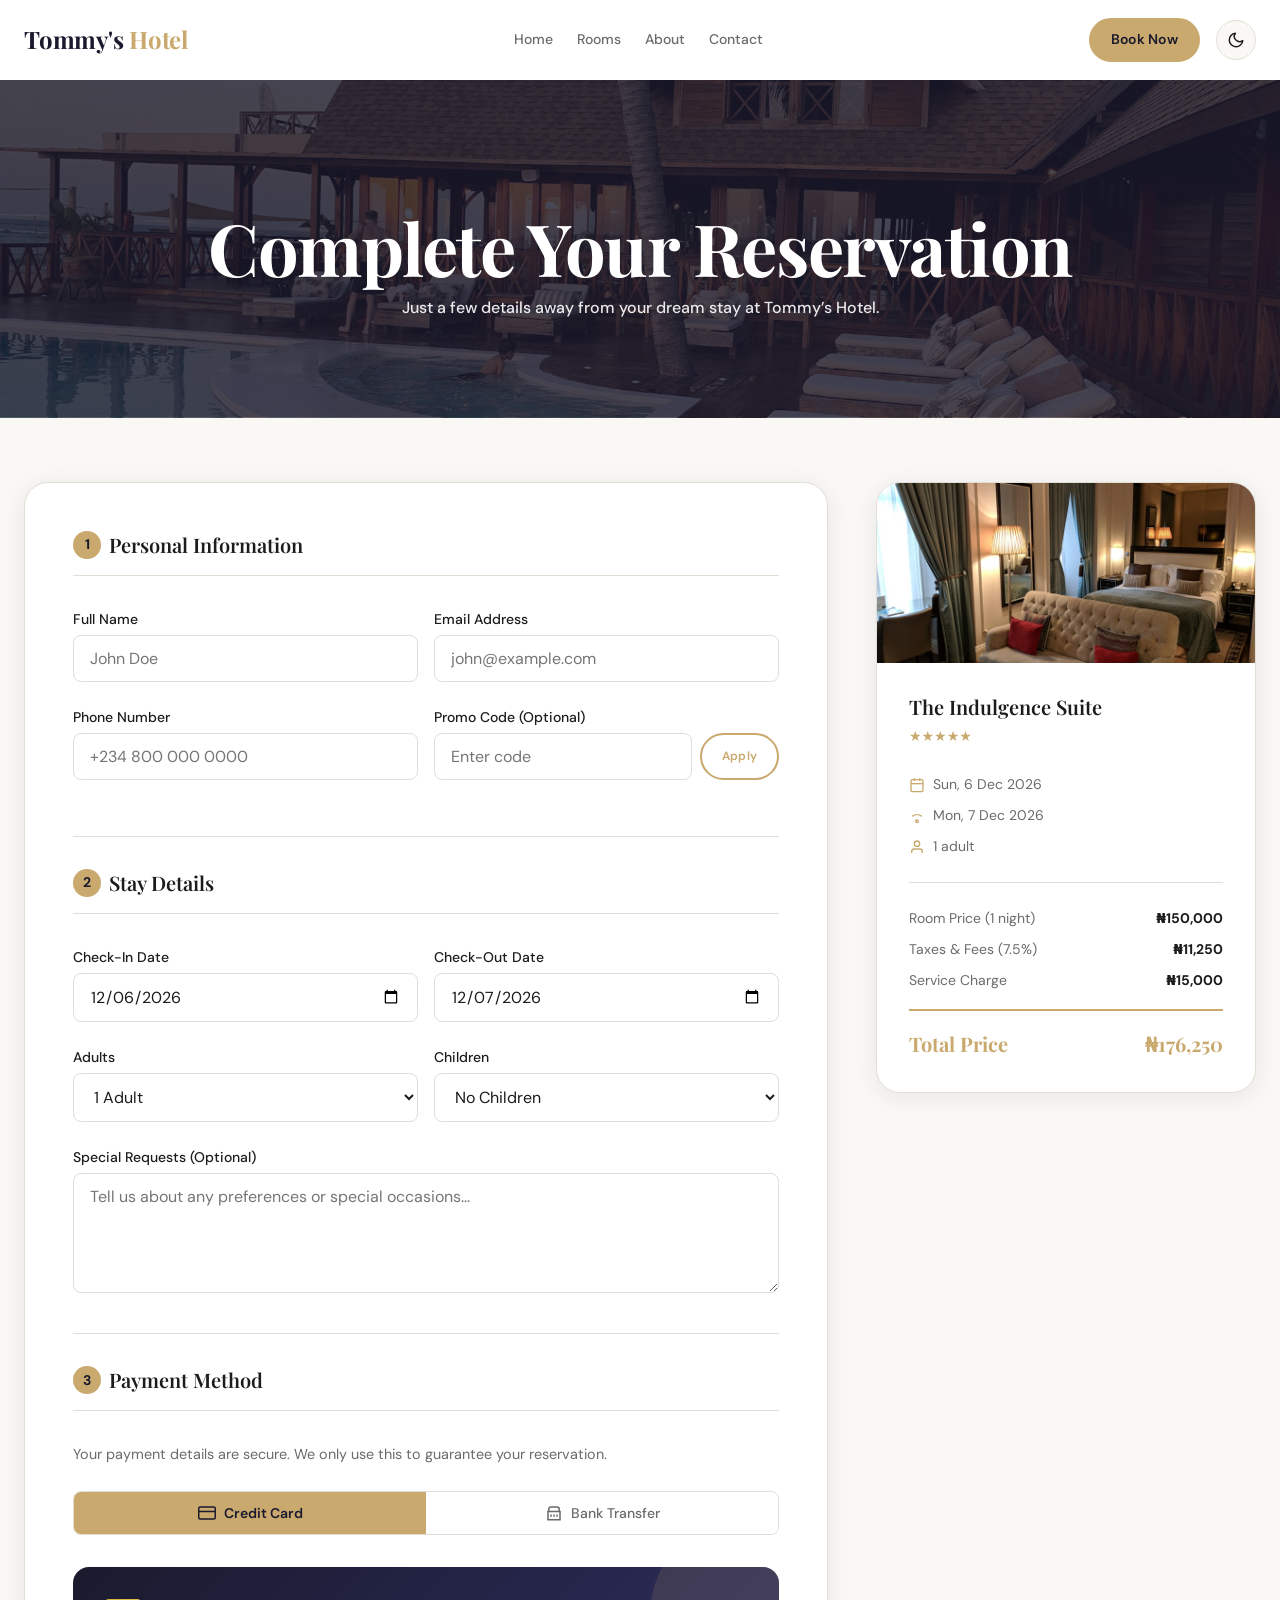
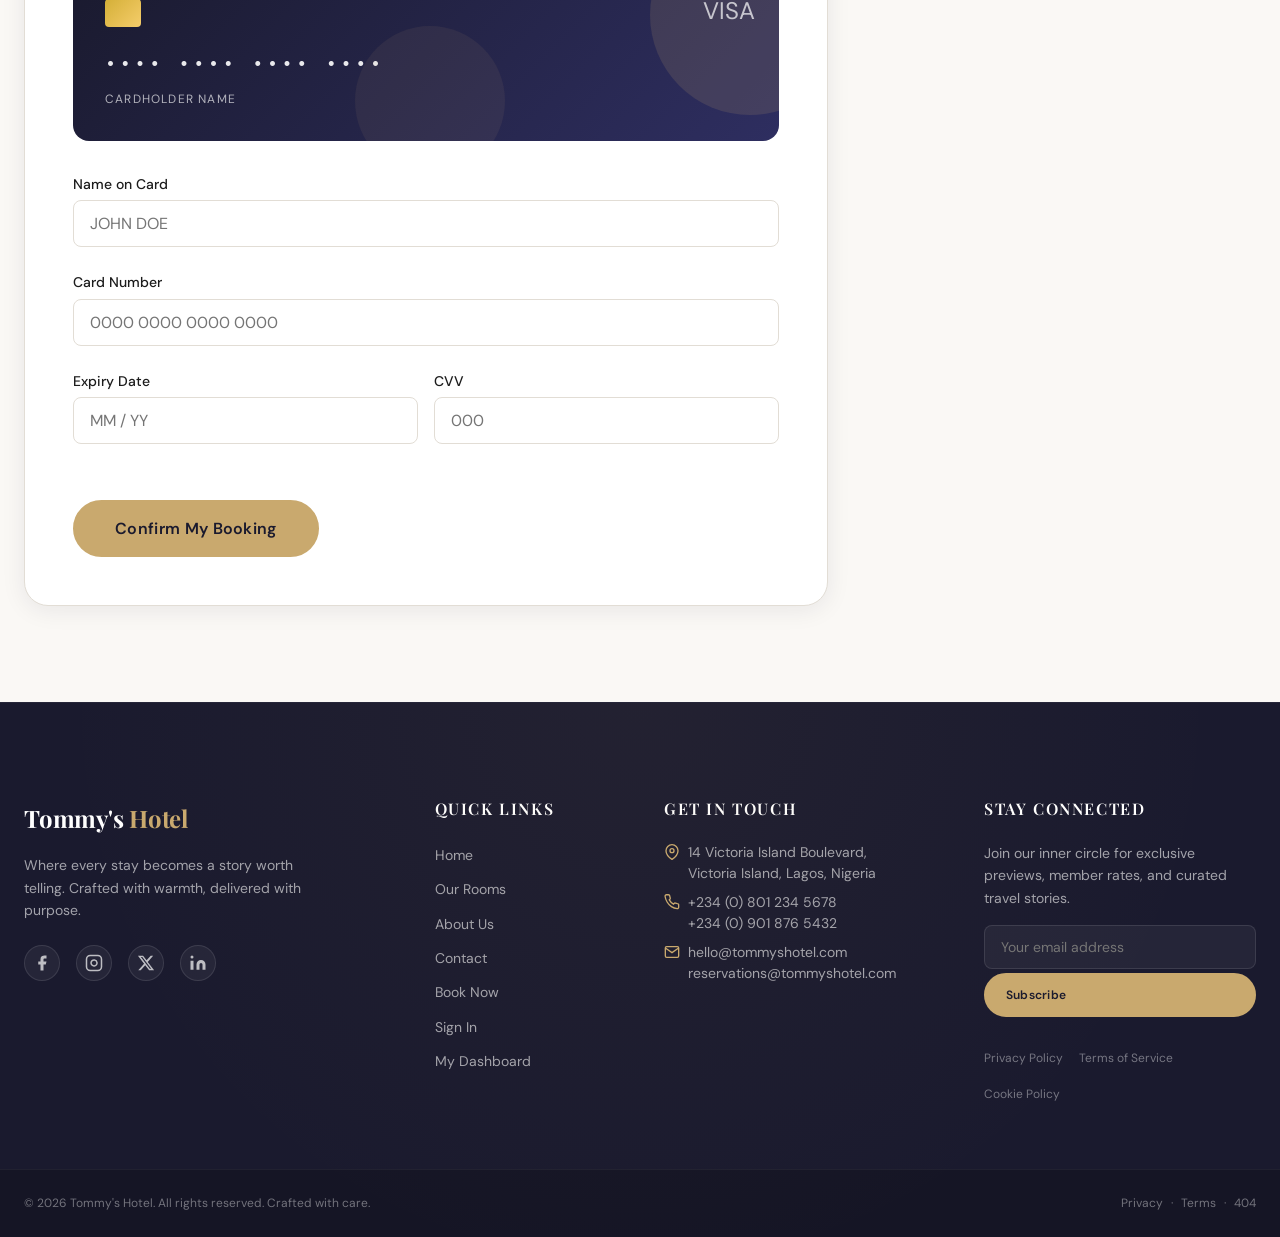
==== booking.html @ a01e7045 "Initial commit - Tommy's Hotel Refinement complete" ====
<!DOCTYPE html>
<html lang="en" data-theme="light">
<head>
    <meta charset="UTF-8">
    <meta name="viewport" content="width=device-width, initial-scale=1.0">
    <title>Book Your Stay — Tommy’s Hotel</title>
    
    <!-- CSS Links -->
    <link rel="stylesheet" href="css/main.css">
    <link rel="stylesheet" href="css/navbar.css">
    <link rel="stylesheet" href="css/booking.css">
    <link rel="stylesheet" href="css/dark-mode.css">
</head>
<body>

    <!-- Page Loader -->
    <div id="page-loader">
        <div class="loader-logo">Tommy’s Hotel</div>
        <div class="loader-bar">
            <div class="loader-bar-fill"></div>
        </div>
    </div>

    <!-- Shared Navbar Component -->
    <div id="navbar-root"></div>

    <main>
        <header class="booking-hero">
            <div class="container">
                <h1 class="heading-display">Complete Your Reservation</h1>
                <p style="color: rgba(255,255,255,0.9); font-weight: 500;">Just a few details away from your dream stay at Tommy’s Hotel.</p>
            </div>
        </header>

        <section class="container">
            <div class="booking-layout">
                <!-- Left Column: Booking Form -->
                <div class="booking-form-area">
                    <form id="booking-form" class="booking-form-card" novalidate>
                        
                        <!-- Step 1: Personal Details -->
                        <div class="booking-section">
                            <h2 class="booking-section-title">
                                <span class="step-number">1</span> Personal Information
                            </h2>
                            <div class="form-row-2">
                                <div class="form-group">
                                    <label class="form-label" for="full-name">Full Name</label>
                                    <input type="text" id="full-name" class="form-control" placeholder="John Doe" required>
                                    <span class="form-error" id="full-name-error"></span>
                                </div>
                                <div class="form-group">
                                    <label class="form-label" for="email">Email Address</label>
                                    <input type="email" id="email" class="form-control" placeholder="john@example.com" required>
                                    <span class="form-error" id="email-error"></span>
                                </div>
                            </div>
                            <div class="form-row-2">
                                <div class="form-group">
                                    <label class="form-label" for="phone">Phone Number</label>
                                    <input type="tel" id="phone" class="form-control" placeholder="+234 800 000 0000" required>
                                    <span class="form-error" id="phone-error"></span>
                                </div>
                                <div class="form-group">
                                    <label class="form-label" for="promo-code">Promo Code (Optional)</label>
                                    <div class="promo-row">
                                        <input type="text" id="promo-code" class="form-control" placeholder="Enter code">
                                        <button type="button" class="btn btn-outline btn-sm" id="apply-promo-btn">Apply</button>
                                    </div>
                                    <span class="form-error" id="promo-message"></span>
                                </div>
                            </div>
                        </div>

                        <div class="booking-divider"></div>

                        <!-- Step 2: Stay Details -->
                        <div class="booking-section">
                            <h2 class="booking-section-title">
                                <span class="step-number">2</span> Stay Details
                            </h2>
                            <div class="form-row-2">
                                <div class="form-group">
                                    <label class="form-label" for="checkin">Check-In Date</label>
                                    <input type="date" id="checkin" class="form-control" required>
                                    <span class="form-error" id="checkin-error"></span>
                                </div>
                                <div class="form-group">
                                    <label class="form-label" for="checkout">Check-Out Date</label>
                                    <input type="date" id="checkout" class="form-control" required>
                                    <span class="form-error" id="checkout-error"></span>
                                </div>
                            </div>
                            <div class="form-row-2">
                                <div class="form-group">
                                    <label class="form-label" for="adults">Adults</label>
                                    <select id="adults" class="form-control">
                                        <option value="1">1 Adult</option>
                                        <option value="2" selected>2 Adults</option>
                                        <option value="3">3 Adults</option>
                                        <option value="4">4 Adults</option>
                                    </select>
                                </div>
                                <div class="form-group">
                                    <label class="form-label" for="children">Children</label>
                                    <select id="children" class="form-control">
                                        <option value="0">No Children</option>
                                        <option value="1">1 Child</option>
                                        <option value="2">2 Children</option>
                                    </select>
                                </div>
                            </div>
                            <div class="form-group">
                                <label class="form-label" for="special-requests">Special Requests (Optional)</label>
                                <textarea id="special-requests" class="form-control" placeholder="Tell us about any preferences or special occasions..."></textarea>
                            </div>
                        </div>

                        <div class="booking-divider"></div>

                        <!-- Step 3: Payment Method -->
                        <div class="booking-section">
                            <h2 class="booking-section-title">
                                <span class="step-number">3</span> Payment Method
                            </h2>
                            <p style="margin-bottom: 1.5rem; color: var(--text-secondary); font-size: 0.9rem;">
                                Your payment details are secure. We only use this to guarantee your reservation.
                            </p>

                            <div class="payment-method-toggle">
                                <button type="button" class="payment-method-btn active" data-method="card">
                                    <svg xmlns="http://www.w3.org/2000/svg" width="18" height="18" viewBox="0 0 24 24" fill="none" stroke="currentColor" stroke-width="2"><rect x="1" y="4" width="22" height="16" rx="2" ry="2"/><line x1="1" y1="10" x2="23" y2="10"/></svg>
                                    Credit Card
                                </button>
                                <button type="button" class="payment-method-btn" data-method="bank">
                                    <svg xmlns="http://www.w3.org/2000/svg" width="18" height="18" viewBox="0 0 24 24" fill="none" stroke="currentColor" stroke-width="2"><path d="M3 21h18"/><path d="M3 10h18"/><path d="M5 10V7a3 3 0 0 1 3-3h8a3 3 0 0 1 3 3v3"/><path d="M4 10v11"/><path d="M20 10v11"/><path d="M8 14v3"/><path d="M12 14v3"/><path d="M16 14v3"/></svg>
                                    Bank Transfer
                                </button>
                            </div>

                            <!-- Card Panel -->
                            <div id="card-panel" class="payment-panel active">
                                <div class="card-visual reveal">
                                    <div class="card-chip"></div>
                                    <div class="card-number-display" id="card-number-display">•••• •••• •••• ••••</div>
                                    <div class="card-holder-display" id="card-holder-display">CARDHOLDER NAME</div>
                                    <div class="card-network">VISA</div>
                                </div>

                                <div class="form-group">
                                    <label class="form-label" for="card-holder">Name on Card</label>
                                    <input type="text" id="card-holder" class="form-control" placeholder="JOHN DOE">
                                    <span class="form-error" id="card-holder-error"></span>
                                </div>
                                <div class="form-group">
                                    <label class="form-label" for="card-number">Card Number</label>
                                    <input type="text" id="card-number" class="form-control" placeholder="0000 0000 0000 0000">
                                    <span class="form-error" id="card-number-error"></span>
                                </div>
                                <div class="form-row-2">
                                    <div class="form-group">
                                        <label class="form-label" for="card-expiry">Expiry Date</label>
                                        <input type="text" id="card-expiry" class="form-control" placeholder="MM / YY">
                                        <span class="form-error" id="card-expiry-error"></span>
                                    </div>
                                    <div class="form-group">
                                        <label class="form-label" for="card-cvv">CVV</label>
                                        <input type="text" id="card-cvv" class="form-control" placeholder="000">
                                        <span class="form-error" id="card-cvv-error"></span>
                                    </div>
                                </div>
                            </div>

                            <!-- Bank Transfer Panel -->
                            <div id="bank-panel" class="payment-panel">
                                <div class="bank-transfer-info">
                                    <h4>Our Account Details</h4>
                                    <div class="bank-detail-row">
                                        <span class="bank-detail-label">Bank Name</span>
                                        <span class="bank-detail-value">Tommy’s Global Bank</span>
                                    </div>
                                    <div class="bank-detail-row">
                                        <span class="bank-detail-label">Account Name</span>
                                        <span class="bank-detail-value">Tommy’s Hotel Limited</span>
                                    </div>
                                    <div class="bank-detail-row">
                                        <span class="bank-detail-label">Account Number</span>
                                        <span class="bank-detail-value">1234567890</span>
                                    </div>
                                    <p style="font-size: 0.8rem; margin-top: 1rem; color: var(--text-secondary);">
                                        * Please use your booking reference as the payment description.
                                    </p>
                                </div>
                            </div>
                        </div>

                        <div style="margin-top: 2rem;">
                            <button type="submit" class="btn btn-primary btn-full btn-lg">Confirm My Booking</button>
                        </div>
                    </form>
                </div>

                <!-- Right Column: Order Summary -->
                <aside class="order-summary">
                    <div class="order-summary-card">
                        <div class="order-summary-img">
                            <img src="" id="summary-room-img" alt="Selected Room">
                        </div>
                        <div class="order-summary-body">
                            <h3 class="order-room-name" id="summary-room-name">The Indulgence Suite</h3>
                            <div class="stars">★★★★★</div>
                            
                            <div class="order-details-list">
                                <div class="order-detail-item">
                                    <svg xmlns="http://www.w3.org/2000/svg" width="16" height="16" viewBox="0 0 24 24" fill="none" stroke="currentColor" stroke-width="2"><rect x="3" y="4" width="18" height="18" rx="2" ry="2"/><line x1="16" y1="2" x2="16" y2="6"/><line x1="8" y1="2" x2="8" y2="6"/><line x1="3" y1="10" x2="21" y2="10"/></svg>
                                    <span id="summary-checkin">Tue, 12 May 2026</span>
                                </div>
                                <div class="order-detail-item">
                                    <svg xmlns="http://www.w3.org/2000/svg" width="16" height="16" viewBox="0 0 24 24" fill="none" stroke="currentColor" stroke-width="2"><path d="M5 12.55a11 11 0 0 1 14.08 0"/><circle cx="12" cy="20" r="2"/></svg>
                                    <span id="summary-checkout">Thu, 14 May 2026</span>
                                </div>
                                <div class="order-detail-item">
                                    <svg xmlns="http://www.w3.org/2000/svg" width="16" height="16" viewBox="0 0 24 24" fill="none" stroke="currentColor" stroke-width="2"><path d="M20 21v-2a4 4 0 0 0-4-4H8a4 4 0 0 0-4 4v2"/><circle cx="12" cy="7" r="4"/></svg>
                                    <span id="summary-guests">2 Adults, 0 Children</span>
                                </div>
                            </div>

                            <div class="order-price-breakdown">
                                <div class="price-line">
                                    <span>Room Price (<span id="summary-nights">2 nights</span>)</span>
                                    <strong id="summary-room-price">₦300,000</strong>
                                </div>
                                <div class="price-line">
                                    <span>Taxes & Fees (7.5%)</span>
                                    <strong id="summary-taxes">₦22,500</strong>
                                </div>
                                <div class="price-line">
                                    <span>Service Charge</span>
                                    <strong id="summary-service">₦15,000</strong>
                                </div>
                                <div class="price-line total">
                                    <span>Total Price</span>
                                    <span id="summary-total">₦337,500</span>
                                </div>
                            </div>
                        </div>
                    </div>
                </aside>
            </div>
        </section>
    </main>

    <!-- Success Modal -->
    <div class="success-modal-overlay" id="success-modal">
        <div class="success-modal">
            <div class="success-checkmark">
                <svg xmlns="http://www.w3.org/2000/svg" width="40" height="40" viewBox="0 0 24 24" fill="none" stroke="currentColor" stroke-width="3" stroke-linecap="round" stroke-linejoin="round"><polyline points="20 6 9 17 4 12"/></svg>
            </div>
            <h2>Booking Confirmed!</h2>
            <p>Your sanctuary is waiting for you. A confirmation email with all the details has been sent to your address.</p>
            
            <div class="booking-ref">
                <span class="booking-ref-label">Booking Reference</span>
                <div class="booking-ref-number" id="booking-ref-number">TH-7X8Y9Z</div>
            </div>

            <div class="success-modal-actions">
                <button class="btn btn-outline" id="modal-view-bookings">View My Bookings</button>
                <button class="btn btn-primary" id="modal-return-home">Return Home</button>
            </div>
        </div>
    </div>

    <!-- Shared Footer Placeholder -->
    <div id="footer-root"></div>

    <!-- JS Scripts -->
    <script src="js/navbar.js"></script>
    <script src="js/footer.js"></script>
    <script src="js/main.js"></script>
    <script src="js/booking.js"></script>
</body>
</html>
---- css/main.css ----
/* ============================================================
   TOMMY'S HOTEL — MAIN.CSS
   Global Styles, CSS Variables, Typography, Reset
   ============================================================ */

/* Google Fonts */
@import url('https://fonts.googleapis.com/css2?family=Playfair+Display:ital,wght@0,400;0,500;0,600;0,700;0,800;1,400;1,600&family=DM+Sans:ital,opsz,wght@0,9..40,300;0,9..40,400;0,9..40,500;0,9..40,600;0,9..40,700;1,9..40,400&family=Cormorant+Garamond:ital,wght@0,300;0,400;0,500;0,600;1,300;1,400;1,500;1,600&display=swap');
@import 'footer.css';

/* ============================================================
   CSS CUSTOM PROPERTIES (DESIGN TOKENS)
   ============================================================ */
:root {
  /* Font Families */
  --font-heading: 'Playfair Display', Georgia, serif;
  --font-body: 'DM Sans', system-ui, sans-serif;
  --font-accent: 'Cormorant Garamond', Georgia, serif;

  /* Color Palette */
  --color-primary: #1A1A2E;
  --color-secondary: #C9A96E;
  --color-accent: #E8D5B0;
  --color-bg-light: #FAF8F5;
  --color-bg-dark: #0F0F1A;
  --color-surface: #FFFFFF;
  --color-text-dark: #1C1C1C;
  --color-text-muted: #6B6B6B;
  --color-text-light: #F5F5F5;
  --color-border: #E2DDD5;
  --color-success: #2D8653;
  --color-error: #C0392B;

  /* Semantic Color Aliases (light mode defaults) */
  --bg-page: var(--color-bg-light);
  --bg-surface: var(--color-surface);
  --bg-nav: rgba(255, 255, 255, 0.95);
  --text-primary: var(--color-text-dark);
  --text-secondary: var(--color-text-muted);
  --text-on-dark: var(--color-text-light);
  --border-color: var(--color-border);
  --card-bg: var(--color-surface);
  --card-shadow: 0 4px 24px rgba(26, 26, 46, 0.08);
  --card-shadow-hover: 0 12px 40px rgba(26, 26, 46, 0.16);
  --input-bg: var(--color-surface);
  --input-border: var(--color-border);

  /* Spacing Scale */
  --space-xs: 0.25rem;
  --space-sm: 0.5rem;
  --space-md: 1rem;
  --space-lg: 1.5rem;
  --space-xl: 2rem;
  --space-2xl: 3rem;
  --space-3xl: 4rem;
  --space-4xl: 6rem;
  --space-5xl: 8rem;

  /* Border Radius */
  --radius-sm: 4px;
  --radius-md: 8px;
  --radius-lg: 16px;
  --radius-xl: 24px;
  --radius-full: 9999px;

  /* Transitions */
  --transition-fast: 0.15s ease;
  --transition-base: 0.25s ease;
  --transition-slow: 0.4s ease;
  --transition-theme: background-color 0.3s ease, color 0.3s ease, border-color 0.3s ease, box-shadow 0.3s ease;

  /* Typography Scale */
  --text-xs: 0.75rem;
  --text-sm: 0.875rem;
  --text-base: 1rem;
  --text-lg: 1.125rem;
  --text-xl: 1.25rem;
  --text-2xl: 1.5rem;
  --text-3xl: 1.875rem;
  --text-4xl: 2.25rem;
  --text-5xl: 3rem;
  --text-6xl: 3.75rem;
  --text-7xl: 4.5rem;

  /* Layout */
  --container-max: 1280px;
  --container-padding: 1.5rem;
  --navbar-height: 80px;

  /* Z-index scale */
  --z-base: 1;
  --z-dropdown: 100;
  --z-sticky: 200;
  --z-overlay: 300;
  --z-modal: 400;
  --z-toast: 500;
  --z-loader: 600;
}

/* ============================================================
   DARK MODE OVERRIDES
   ============================================================ */
[data-theme="dark"] {
  --bg-page: var(--color-bg-dark);
  --bg-surface: #16162A;
  --bg-nav: rgba(15, 15, 26, 0.97);
  --text-primary: var(--color-text-light);
  --text-secondary: #A0A0B8;
  --border-color: #2E2E4A;
  --card-bg: #1E1E35;
  --card-shadow: 0 4px 24px rgba(0, 0, 0, 0.3);
  --card-shadow-hover: 0 12px 40px rgba(0, 0, 0, 0.5);
  --input-bg: #1E1E35;
  --input-border: #2E2E4A;
}

/* ============================================================
   CSS RESET & BASE STYLES
   ============================================================ */
*, *::before, *::after {
  box-sizing: border-box;
  margin: 0;
  padding: 0;
}

html {
  scroll-behavior: smooth;
  font-size: 16px;
  -webkit-text-size-adjust: 100%;
}

body {
  font-family: var(--font-body);
  font-size: var(--text-base);
  color: var(--text-primary);
  background-color: var(--bg-page);
  line-height: 1.65;
  transition: var(--transition-theme);
  overflow-x: hidden;
  min-height: 100vh;
}

img, video {
  max-width: 100%;
  height: auto;
  display: block;
}

a {
  color: inherit;
  text-decoration: none;
  transition: color var(--transition-base);
}

ul, ol {
  list-style: none;
}

button {
  cursor: pointer;
  border: none;
  background: none;
  font-family: inherit;
  font-size: inherit;
}

input, textarea, select {
  font-family: inherit;
  font-size: inherit;
}

h1, h2, h3, h4, h5, h6 {
  font-family: var(--font-heading);
  line-height: 1.2;
  color: var(--text-primary);
  transition: color var(--transition-theme);
}

/* ============================================================
   LAYOUT UTILITIES
   ============================================================ */
.container {
  width: 100%;
  max-width: var(--container-max);
  margin: 0 auto;
  padding: 0 var(--container-padding);
}

.section {
  padding: var(--space-4xl) 0;
}

.section-sm {
  padding: var(--space-3xl) 0;
}

/* ============================================================
   TYPOGRAPHY UTILITIES
   ============================================================ */
.heading-display {
  font-family: var(--font-heading);
  font-size: clamp(var(--text-4xl), 6vw, var(--text-7xl));
  font-weight: 700;
  line-height: 1.1;
  letter-spacing: -0.02em;
}

.heading-xl {
  font-family: var(--font-heading);
  font-size: clamp(var(--text-3xl), 4vw, var(--text-5xl));
  font-weight: 700;
  line-height: 1.15;
}

.heading-lg {
  font-family: var(--font-heading);
  font-size: clamp(var(--text-2xl), 3vw, var(--text-4xl));
  font-weight: 600;
  line-height: 1.2;
}

.heading-md {
  font-family: var(--font-heading);
  font-size: clamp(var(--text-xl), 2vw, var(--text-3xl));
  font-weight: 600;
}

.text-accent {
  font-family: var(--font-accent);
  font-style: italic;
  font-size: clamp(var(--text-lg), 2vw, var(--text-2xl));
  color: var(--color-secondary);
  font-weight: 400;
}

.section-label {
  display: inline-block;
  font-family: var(--font-body);
  font-size: var(--text-xs);
  font-weight: 600;
  letter-spacing: 0.15em;
  text-transform: uppercase;
  color: var(--color-secondary);
  margin-bottom: var(--space-sm);
}

.section-header {
  text-align: center;
  margin-bottom: var(--space-3xl);
}

.section-header .heading-xl {
  margin-bottom: var(--space-md);
}

.section-header p {
  font-size: var(--text-lg);
  color: var(--text-secondary);
  max-width: 600px;
  margin: 0 auto;
  transition: color var(--transition-theme);
}

/* ============================================================
   BUTTON STYLES
   ============================================================ */
.btn {
  display: inline-flex;
  align-items: center;
  gap: var(--space-sm);
  padding: 0.75rem 1.75rem;
  border-radius: var(--radius-full);
  font-family: var(--font-body);
  font-weight: 600;
  font-size: var(--text-sm);
  letter-spacing: 0.02em;
  transition: all var(--transition-base);
  cursor: pointer;
  border: 2px solid transparent;
  min-height: 44px;
  white-space: nowrap;
}

.btn-primary {
  background: var(--color-secondary);
  color: var(--color-primary);
  border-color: var(--color-secondary);
}

.btn-primary:hover {
  background: #b8935a;
  border-color: #b8935a;
  transform: translateY(-2px);
  box-shadow: 0 8px 24px rgba(201, 169, 110, 0.35);
}

.btn-outline {
  background: transparent;
  color: var(--color-secondary);
  border-color: var(--color-secondary);
}

.btn-outline:hover {
  background: var(--color-secondary);
  color: var(--color-primary);
  transform: translateY(-2px);
}

.btn-dark {
  background: var(--color-primary);
  color: var(--color-text-light);
  border-color: var(--color-primary);
}

.btn-dark:hover {
  background: #2a2a4a;
  transform: translateY(-2px);
  box-shadow: 0 8px 24px rgba(26, 26, 46, 0.3);
}

.btn-sm {
  padding: 0.5rem 1.25rem;
  font-size: var(--text-xs);
}

.btn-lg {
  padding: 1rem 2.5rem;
  font-size: var(--text-base);
}

/* ============================================================
   CARD BASE
   ============================================================ */
.card {
  background: var(--card-bg);
  border-radius: var(--radius-lg);
  box-shadow: var(--card-shadow);
  border: 1px solid var(--border-color);
  overflow: hidden;
  transition: var(--transition-theme), transform var(--transition-base), box-shadow var(--transition-base);
}

.card:hover {
  transform: translateY(-6px);
  box-shadow: var(--card-shadow-hover);
}

/* ============================================================
   FORM ELEMENTS
   ============================================================ */
.form-group {
  margin-bottom: var(--space-lg);
}

.form-label {
  display: block;
  font-weight: 500;
  font-size: var(--text-sm);
  margin-bottom: var(--space-xs);
  color: var(--text-primary);
  transition: color var(--transition-theme);
}

.form-control {
  width: 100%;
  padding: 0.75rem 1rem;
  border: 1.5px solid var(--input-border);
  border-radius: var(--radius-md);
  background: var(--input-bg);
  color: var(--text-primary);
  font-size: var(--text-base);
  transition: var(--transition-theme), border-color var(--transition-base), box-shadow var(--transition-base);
  min-height: 44px;
}

.form-control:focus {
  outline: none;
  border-color: var(--color-secondary);
  box-shadow: 0 0 0 3px rgba(201, 169, 110, 0.15);
}

.form-control.error {
  border-color: var(--color-error);
  box-shadow: 0 0 0 3px rgba(192, 57, 43, 0.1);
}

.form-error {
  display: block;
  font-size: var(--text-xs);
  color: var(--color-error);
  margin-top: var(--space-xs);
  display: none;
}

.form-error.visible {
  display: block;
}

textarea.form-control {
  resize: vertical;
  min-height: 120px;
}

/* ============================================================
   BADGE
   ============================================================ */
.badge {
  display: inline-flex;
  align-items: center;
  padding: 0.2rem 0.75rem;
  border-radius: var(--radius-full);
  font-size: var(--text-xs);
  font-weight: 600;
  letter-spacing: 0.05em;
  text-transform: uppercase;
}

.badge-gold {
  background: rgba(201, 169, 110, 0.15);
  color: var(--color-secondary);
  border: 1px solid rgba(201, 169, 110, 0.3);
}

.badge-success {
  background: rgba(45, 134, 83, 0.12);
  color: var(--color-success);
}

.badge-error {
  background: rgba(192, 57, 43, 0.12);
  color: var(--color-error);
}

.badge-muted {
  background: rgba(107, 107, 107, 0.12);
  color: var(--text-secondary);
}

/* ============================================================
   STARS
   ============================================================ */
.stars {
  display: inline-flex;
  gap: 2px;
  color: var(--color-secondary);
  font-size: var(--text-sm);
}

/* ============================================================
   DIVIDER
   ============================================================ */
.divider {
  height: 1px;
  background: var(--border-color);
  margin: var(--space-xl) 0;
  transition: background var(--transition-theme);
}

.divider-gold {
  height: 2px;
  width: 60px;
  background: var(--color-secondary);
  margin: var(--space-md) auto;
  border-radius: var(--radius-full);
}

/* ============================================================
   SCROLL REVEAL ANIMATIONS
   ============================================================ */
.reveal {
  opacity: 0;
  transform: translateY(30px);
  transition: opacity 0.6s ease, transform 0.6s ease;
}

.reveal.revealed {
  opacity: 1;
  transform: translateY(0);
}

.reveal-delay-1 { transition-delay: 0.1s; }
.reveal-delay-2 { transition-delay: 0.2s; }
.reveal-delay-3 { transition-delay: 0.3s; }
.reveal-delay-4 { transition-delay: 0.4s; }

/* ============================================================
   PAGE LOADER
   ============================================================ */
#page-loader {
  position: fixed;
  inset: 0;
  background: var(--color-primary);
  display: flex;
  flex-direction: column;
  align-items: center;
  justify-content: center;
  z-index: var(--z-loader);
  transition: opacity 0.5s ease, visibility 0.5s ease;
}

#page-loader.hidden {
  opacity: 0;
  visibility: hidden;
  pointer-events: none;
}

.loader-logo {
  font-family: var(--font-heading);
  font-size: var(--text-3xl);
  color: var(--color-secondary);
  margin-bottom: var(--space-lg);
  animation: loaderPulse 1.5s ease-in-out infinite;
}

.loader-bar {
  width: 120px;
  height: 2px;
  background: rgba(201, 169, 110, 0.2);
  border-radius: var(--radius-full);
  overflow: hidden;
}

.loader-bar-fill {
  height: 100%;
  background: var(--color-secondary);
  border-radius: var(--radius-full);
  animation: loaderFill 1.5s ease-in-out forwards;
}

@keyframes loaderPulse {
  0%, 100% { opacity: 1; }
  50% { opacity: 0.6; }
}

@keyframes loaderFill {
  0% { width: 0; }
  100% { width: 100%; }
}

/* ============================================================
   SCROLL TO TOP BUTTON
   ============================================================ */
#scroll-top {
  position: fixed;
  bottom: 2rem;
  right: 2rem;
  width: 48px;
  height: 48px;
  border-radius: 50%;
  background: var(--color-secondary);
  color: var(--color-primary);
  display: flex;
  align-items: center;
  justify-content: center;
  cursor: pointer;
  z-index: var(--z-sticky);
  opacity: 0;
  visibility: hidden;
  transform: translateY(16px);
  transition: all var(--transition-base);
  border: none;
  box-shadow: 0 4px 16px rgba(201, 169, 110, 0.4);
}

#scroll-top.visible {
  opacity: 1;
  visibility: visible;
  transform: translateY(0);
}

#scroll-top:hover {
  background: #b8935a;
  transform: translateY(-4px);
}

/* ============================================================
   COOKIE CONSENT BANNER
   ============================================================ */
#cookie-banner {
  position: fixed;
  bottom: 0;
  left: 0;
  right: 0;
  background: var(--color-primary);
  color: var(--color-text-light);
  padding: var(--space-lg) var(--space-xl);
  display: flex;
  align-items: center;
  justify-content: space-between;
  gap: var(--space-lg);
  z-index: var(--z-modal);
  transform: translateY(100%);
  transition: transform 0.4s ease;
  flex-wrap: wrap;
}

#cookie-banner.visible {
  transform: translateY(0);
}

#cookie-banner p {
  font-size: var(--text-sm);
  opacity: 0.9;
  flex: 1;
  min-width: 200px;
}

#cookie-banner p a {
  color: var(--color-secondary);
  text-decoration: underline;
}

.cookie-actions {
  display: flex;
  gap: var(--space-sm);
  flex-shrink: 0;
}

/* ============================================================
   LIGHTBOX
   ============================================================ */
#lightbox {
  position: fixed;
  inset: 0;
  background: rgba(0, 0, 0, 0.95);
  z-index: var(--z-modal);
  display: flex;
  align-items: center;
  justify-content: center;
  opacity: 0;
  visibility: hidden;
  transition: opacity var(--transition-slow), visibility var(--transition-slow);
}

#lightbox.active {
  opacity: 1;
  visibility: visible;
}

.lightbox-img {
  max-width: 90vw;
  max-height: 80vh;
  object-fit: contain;
  border-radius: var(--radius-md);
}

.lightbox-close {
  position: absolute;
  top: 1.5rem;
  right: 1.5rem;
  width: 44px;
  height: 44px;
  border-radius: 50%;
  background: rgba(255,255,255,0.1);
  color: white;
  display: flex;
  align-items: center;
  justify-content: center;
  cursor: pointer;
  font-size: 1.5rem;
  transition: background var(--transition-base);
  border: none;
}

.lightbox-close:hover { background: rgba(255,255,255,0.2); }

.lightbox-btn {
  position: absolute;
  top: 50%;
  transform: translateY(-50%);
  width: 52px;
  height: 52px;
  border-radius: 50%;
  background: rgba(255,255,255,0.1);
  color: white;
  display: flex;
  align-items: center;
  justify-content: center;
  cursor: pointer;
  font-size: 1.25rem;
  transition: background var(--transition-base);
  border: none;
}

.lightbox-btn:hover { background: rgba(255,255,255,0.2); }
.lightbox-prev { left: 1.5rem; }
.lightbox-next { right: 1.5rem; }

.lightbox-counter {
  position: absolute;
  bottom: 1.5rem;
  left: 50%;
  transform: translateX(-50%);
  color: rgba(255,255,255,0.7);
  font-size: var(--text-sm);
}

/* ============================================================
   RESPONSIVE GRID UTILITIES
   ============================================================ */
.grid-2 {
  display: grid;
  grid-template-columns: repeat(auto-fit, minmax(280px, 1fr));
  gap: var(--space-xl);
}

.grid-3 {
  display: grid;
  grid-template-columns: repeat(auto-fit, minmax(260px, 1fr));
  gap: var(--space-xl);
}

.grid-4 {
  display: grid;
  grid-template-columns: repeat(auto-fit, minmax(220px, 1fr));
  gap: var(--space-xl);
}

/* ============================================================
   RESPONSIVE BREAKPOINTS
   ============================================================ */
@media (max-width: 768px) {
  :root {
    --container-padding: 1rem;
    --navbar-height: 70px;
  }

  .section {
    padding: var(--space-3xl) 0;
  }

  .section-header {
    margin-bottom: var(--space-2xl);
  }

  #scroll-top {
    bottom: 1rem;
    right: 1rem;
  }
}

@media (max-width: 480px) {
  :root {
    --container-padding: 0.875rem;
  }

  .btn {
    padding: 0.7rem 1.25rem;
  }

  .btn-lg {
    padding: 0.85rem 1.75rem;
    font-size: var(--text-sm);
  }
}
---- css/navbar.css ----
/* ============================================================
   TOMMY'S HOTEL — NAVBAR.CSS
   ============================================================ */

/* ---- Navbar Shell ---- */
#navbar-root {
  position: fixed;
  top: 0;
  left: 0;
  right: 0;
  z-index: var(--z-sticky);
}

.navbar {
  height: var(--navbar-height);
  background: var(--bg-nav);
  backdrop-filter: blur(12px);
  -webkit-backdrop-filter: blur(12px);
  border-bottom: 1px solid transparent;
  transition: var(--transition-theme), box-shadow var(--transition-base), border-color var(--transition-base);
  display: flex;
  align-items: center;
}

.navbar.scrolled {
  box-shadow: 0 4px 24px rgba(26, 26, 46, 0.1);
  border-bottom-color: var(--border-color);
}

[data-theme="dark"] .navbar.scrolled {
  box-shadow: 0 4px 24px rgba(0, 0, 0, 0.4);
}

.navbar-inner {
  display: flex;
  align-items: center;
  justify-content: space-between;
  width: 100%;
  max-width: var(--container-max);
  margin: 0 auto;
  padding: 0 var(--container-padding);
  gap: var(--space-lg);
}

/* ---- Logo ---- */
.navbar-logo {
  font-family: var(--font-heading);
  font-size: 1.5rem;
  font-weight: 700;
  color: var(--color-primary);
  transition: color var(--transition-theme);
  flex-shrink: 0;
  letter-spacing: -0.01em;
  line-height: 1.1;
}

[data-theme="dark"] .navbar-logo {
  color: var(--color-secondary);
}

.navbar-logo span {
  color: var(--color-secondary);
}

[data-theme="dark"] .navbar-logo span {
  color: var(--color-accent);
}

/* ---- Nav Links ---- */
.navbar-links {
  display: flex;
  align-items: center;
  gap: var(--space-lg);
  flex: 1;
  justify-content: center;
}

.navbar-links a {
  font-size: var(--text-sm);
  font-weight: 500;
  color: var(--text-secondary);
  position: relative;
  padding: 0.25rem 0;
  transition: color var(--transition-base);
  white-space: nowrap;
}

.navbar-links a::after {
  content: '';
  position: absolute;
  bottom: -2px;
  left: 0;
  width: 0;
  height: 2px;
  background: var(--color-secondary);
  border-radius: var(--radius-full);
  transition: width var(--transition-base);
}

.navbar-links a:hover,
.navbar-links a.active {
  color: var(--color-primary);
}

[data-theme="dark"] .navbar-links a:hover,
[data-theme="dark"] .navbar-links a.active {
  color: var(--color-secondary);
}

.navbar-links a:hover::after,
.navbar-links a.active::after {
  width: 100%;
}

/* ---- Navbar Actions ---- */
.navbar-actions {
  display: flex;
  align-items: center;
  gap: var(--space-md);
  flex-shrink: 0;
}

.navbar-actions .btn {
  padding: 0.5rem 1.25rem;
  font-size: var(--text-sm);
}

/* ---- Theme Toggle ---- */
.theme-toggle {
  width: 40px;
  height: 40px;
  border-radius: 50%;
  background: var(--bg-page);
  border: 1.5px solid var(--border-color);
  color: var(--text-primary);
  display: flex;
  align-items: center;
  justify-content: center;
  cursor: pointer;
  transition: var(--transition-theme), transform var(--transition-base);
  flex-shrink: 0;
}

.theme-toggle:hover {
  border-color: var(--color-secondary);
  color: var(--color-secondary);
  transform: rotate(15deg);
}

.theme-toggle svg {
  width: 18px;
  height: 18px;
  transition: transform var(--transition-base);
}

/* ---- Hamburger ---- */
.navbar-hamburger {
  display: none;
  flex-direction: column;
  justify-content: center;
  gap: 5px;
  width: 40px;
  height: 40px;
  cursor: pointer;
  padding: 8px;
  border-radius: var(--radius-md);
  transition: background var(--transition-base);
  flex-shrink: 0;
}

.navbar-hamburger:hover {
  background: var(--bg-page);
}

.hamburger-line {
  display: block;
  width: 100%;
  height: 2px;
  background: var(--text-primary);
  border-radius: var(--radius-full);
  transition: all var(--transition-base);
  transform-origin: center;
}

.navbar-hamburger.open .hamburger-line:nth-child(1) {
  transform: translateY(7px) rotate(45deg);
}
.navbar-hamburger.open .hamburger-line:nth-child(2) {
  opacity: 0;
  transform: scaleX(0);
}
.navbar-hamburger.open .hamburger-line:nth-child(3) {
  transform: translateY(-7px) rotate(-45deg);
}

/* ---- Mobile Drawer ---- */
.navbar-drawer {
  position: absolute;
  top: var(--navbar-height);
  left: 0;
  right: 0;
  background: var(--bg-nav);
  backdrop-filter: blur(16px);
  -webkit-backdrop-filter: blur(16px);
  border-bottom: 1px solid var(--border-color);
  box-shadow: 0 8px 32px rgba(26, 26, 46, 0.12);
  overflow: hidden;
  max-height: 0;
  transition: max-height 0.4s ease, opacity 0.3s ease;
  opacity: 0;
}

.navbar-drawer.open {
  max-height: 400px;
  opacity: 1;
}

.navbar-drawer-inner {
  padding: var(--space-lg) var(--container-padding) var(--space-xl);
  display: flex;
  flex-direction: column;
  gap: var(--space-sm);
}

.navbar-drawer a {
  font-size: var(--text-base);
  font-weight: 500;
  color: var(--text-primary);
  padding: 0.65rem 0;
  border-bottom: 1px solid var(--border-color);
  transition: color var(--transition-base);
  display: block;
}

.navbar-drawer a:last-of-type {
  border-bottom: none;
}

.navbar-drawer a:hover,
.navbar-drawer a.active {
  color: var(--color-secondary);
}

.navbar-drawer .btn {
  margin-top: var(--space-md);
  width: 100%;
  justify-content: center;
}

/* ---- Page Offset ---- */
body {
  padding-top: var(--navbar-height);
}

/* ---- Responsive ---- */
@media (max-width: 900px) {
  .navbar-links {
    display: none;
  }

  .navbar-actions .btn {
    display: none;
  }

  .navbar-hamburger {
    display: flex;
  }
}

@media (max-width: 480px) {
  .navbar-logo {
    font-size: 1.2rem;
  }
}
---- css/booking.css ----
/* ============================================================
   TOMMY'S HOTEL — BOOKING.CSS
   ============================================================ */

.booking-hero {
  background: linear-gradient(rgba(26, 26, 46, 0.8), rgba(26, 26, 46, 0.8)), url('../images/booking/booking-hero.jpg');
  background-size: cover;
  background-position: center;
  padding: var(--space-5xl) 0 var(--space-4xl);
  text-align: center;
  position: relative;
}

.booking-hero h1 {
  color: #fff;
  margin-bottom: var(--space-sm);
}

.booking-hero p {
  color: rgba(245,245,245,0.75);
  font-size: var(--text-base);
}

/* ---- Booking Layout ---- */
.booking-layout {
  display: grid;
  grid-template-columns: 1fr 380px;
  gap: var(--space-2xl);
  padding: var(--space-3xl) 0 var(--space-4xl);
  align-items: start;
}

/* ---- Booking Form Card ---- */
.booking-form-card {
  background: var(--card-bg);
  border: 1px solid var(--border-color);
  border-radius: var(--radius-xl);
  padding: var(--space-2xl);
  box-shadow: var(--card-shadow);
  transition: var(--transition-theme);
}

.booking-section-title {
  font-family: var(--font-heading);
  font-size: var(--text-xl);
  font-weight: 600;
  color: var(--text-primary);
  margin-bottom: var(--space-xl);
  padding-bottom: var(--space-md);
  border-bottom: 1px solid var(--border-color);
  transition: var(--transition-theme);
  display: flex;
  align-items: center;
  gap: var(--space-sm);
}

.booking-section-title .step-number {
  width: 28px;
  height: 28px;
  border-radius: 50%;
  background: var(--color-secondary);
  color: var(--color-primary);
  font-size: var(--text-sm);
  font-weight: 700;
  display: flex;
  align-items: center;
  justify-content: center;
  font-family: var(--font-body);
  flex-shrink: 0;
}

.form-row-2 {
  display: grid;
  grid-template-columns: 1fr 1fr;
  gap: var(--space-md);
}

.booking-divider {
  height: 1px;
  background: var(--border-color);
  margin: var(--space-xl) 0;
  transition: background var(--transition-theme);
}

/* ---- Payment Method Toggle ---- */
.payment-method-toggle {
  display: flex;
  border: 1.5px solid var(--input-border);
  border-radius: var(--radius-md);
  overflow: hidden;
  margin-bottom: var(--space-xl);
}

.payment-method-btn {
  flex: 1;
  padding: 0.75rem;
  background: var(--input-bg);
  border: none;
  cursor: pointer;
  font-family: var(--font-body);
  font-size: var(--text-sm);
  font-weight: 500;
  color: var(--text-secondary);
  transition: all var(--transition-base);
  display: flex;
  align-items: center;
  justify-content: center;
  gap: var(--space-sm);
}

.payment-method-btn.active {
  background: var(--color-secondary);
  color: var(--color-primary);
  font-weight: 600;
}

.payment-panel {
  display: none;
}

.payment-panel.active {
  display: block;
}

/* Credit Card Visual */
.card-visual {
  background: linear-gradient(135deg, var(--color-primary) 0%, #2e2e60 100%);
  border-radius: var(--radius-lg);
  padding: var(--space-xl) var(--space-xl);
  margin-bottom: var(--space-xl);
  color: #fff;
  position: relative;
  overflow: hidden;
  min-height: 160px;
}

.card-visual::before {
  content: '';
  position: absolute;
  top: -30%;
  right: -10%;
  width: 200px;
  height: 200px;
  background: rgba(201,169,110,0.15);
  border-radius: 50%;
}

.card-visual::after {
  content: '';
  position: absolute;
  bottom: -20%;
  left: 40%;
  width: 150px;
  height: 150px;
  background: rgba(201,169,110,0.08);
  border-radius: 50%;
}

.card-chip {
  width: 36px;
  height: 28px;
  background: linear-gradient(135deg, #d4af37, #f5cd6b);
  border-radius: 4px;
  margin-bottom: var(--space-lg);
}

.card-number-display {
  font-size: 1.15rem;
  letter-spacing: 0.2em;
  margin-bottom: var(--space-sm);
  font-family: monospace;
  opacity: 0.9;
}

.card-holder-display {
  font-size: var(--text-xs);
  opacity: 0.65;
  text-transform: uppercase;
  letter-spacing: 0.1em;
}

.card-network {
  position: absolute;
  top: var(--space-lg);
  right: var(--space-lg);
  font-size: 1.5rem;
  opacity: 0.7;
}

/* Bank Transfer Panel */
.bank-transfer-info {
  background: var(--bg-page);
  border: 1px solid var(--border-color);
  border-radius: var(--radius-lg);
  padding: var(--space-xl);
  transition: var(--transition-theme);
}

.bank-transfer-info h4 {
  font-size: var(--text-base);
  font-weight: 600;
  margin-bottom: var(--space-md);
  color: var(--text-primary);
  transition: color var(--transition-theme);
}

.bank-detail-row {
  display: flex;
  justify-content: space-between;
  padding: 0.5rem 0;
  border-bottom: 1px solid var(--border-color);
  font-size: var(--text-sm);
  transition: border-color var(--transition-theme);
}

.bank-detail-row:last-child { border-bottom: none; }

.bank-detail-label {
  color: var(--text-secondary);
  transition: color var(--transition-theme);
}

.bank-detail-value {
  font-weight: 600;
  color: var(--text-primary);
  transition: color var(--transition-theme);
}

/* Promo Code */
.promo-row {
  display: flex;
  gap: var(--space-sm);
}

.promo-row .form-control {
  flex: 1;
}

.promo-row .btn {
  flex-shrink: 0;
}

/* ---- Order Summary ---- */
.order-summary {
  position: sticky;
  top: calc(var(--navbar-height) + var(--space-lg));
}

.order-summary-card {
  background: var(--card-bg);
  border: 1px solid var(--border-color);
  border-radius: var(--radius-xl);
  overflow: hidden;
  box-shadow: var(--card-shadow);
  transition: var(--transition-theme);
}

.order-summary-img {
  height: 180px;
  overflow: hidden;
  background: var(--color-primary);
}

.order-summary-img img {
  width: 100%;
  height: 100%;
  object-fit: cover;
}

.order-summary-body {
  padding: var(--space-xl);
}

.order-room-name {
  font-family: var(--font-heading);
  font-size: var(--text-xl);
  font-weight: 600;
  margin-bottom: var(--space-xs);
  transition: color var(--transition-theme);
}

.order-details-list {
  margin: var(--space-lg) 0;
  display: flex;
  flex-direction: column;
  gap: var(--space-sm);
}

.order-detail-item {
  display: flex;
  align-items: center;
  gap: var(--space-sm);
  font-size: var(--text-sm);
  color: var(--text-secondary);
  transition: color var(--transition-theme);
}

.order-detail-item svg {
  width: 16px;
  height: 16px;
  color: var(--color-secondary);
  flex-shrink: 0;
}

.order-price-breakdown {
  border-top: 1px solid var(--border-color);
  padding-top: var(--space-lg);
  display: flex;
  flex-direction: column;
  gap: var(--space-sm);
  transition: border-color var(--transition-theme);
}

.price-line {
  display: flex;
  justify-content: space-between;
  font-size: var(--text-sm);
  color: var(--text-secondary);
  transition: color var(--transition-theme);
}

.price-line strong {
  color: var(--text-primary);
  transition: color var(--transition-theme);
}

.price-line.total {
  font-size: var(--text-base);
  font-weight: 700;
  color: var(--text-primary);
  border-top: 2px solid var(--color-secondary);
  padding-top: var(--space-md);
  margin-top: var(--space-sm);
  transition: color var(--transition-theme), border-color var(--transition-theme);
}

.price-line.total span {
  color: var(--color-secondary);
  font-family: var(--font-heading);
  font-size: var(--text-xl);
}

/* ---- Success Modal ---- */
.success-modal-overlay {
  position: fixed;
  inset: 0;
  background: rgba(0,0,0,0.75);
  z-index: var(--z-modal);
  display: flex;
  align-items: center;
  justify-content: center;
  padding: var(--space-xl);
  opacity: 0;
  visibility: hidden;
  transition: opacity var(--transition-base), visibility var(--transition-base);
}

.success-modal-overlay.active {
  opacity: 1;
  visibility: visible;
}

.success-modal {
  background: var(--card-bg);
  border-radius: var(--radius-xl);
  padding: var(--space-3xl) var(--space-2xl);
  max-width: 480px;
  width: 100%;
  text-align: center;
  box-shadow: 0 24px 80px rgba(0,0,0,0.3);
  animation: modalSlideIn 0.4s ease;
  transition: var(--transition-theme);
}

@keyframes modalSlideIn {
  from { opacity: 0; transform: scale(0.9) translateY(20px); }
  to   { opacity: 1; transform: scale(1) translateY(0); }
}

.success-checkmark {
  width: 80px;
  height: 80px;
  border-radius: 50%;
  background: rgba(45, 134, 83, 0.12);
  border: 3px solid var(--color-success);
  display: flex;
  align-items: center;
  justify-content: center;
  margin: 0 auto var(--space-xl);
  animation: checkmarkPop 0.5s 0.2s ease both;
}

@keyframes checkmarkPop {
  from { transform: scale(0); opacity: 0; }
  to   { transform: scale(1); opacity: 1; }
}

.success-checkmark svg {
  width: 40px;
  height: 40px;
  color: var(--color-success);
}

.success-modal h2 {
  font-size: var(--text-2xl);
  margin-bottom: var(--space-sm);
  transition: color var(--transition-theme);
}

.success-modal p {
  color: var(--text-secondary);
  margin-bottom: var(--space-lg);
  font-size: var(--text-sm);
  line-height: 1.7;
  transition: color var(--transition-theme);
}

.booking-ref {
  background: var(--bg-page);
  border: 1px solid var(--border-color);
  border-radius: var(--radius-md);
  padding: var(--space-md) var(--space-lg);
  margin-bottom: var(--space-xl);
  transition: var(--transition-theme);
}

.booking-ref-label {
  font-size: var(--text-xs);
  text-transform: uppercase;
  letter-spacing: 0.1em;
  color: var(--text-secondary);
  transition: color var(--transition-theme);
}

.booking-ref-number {
  font-family: var(--font-heading);
  font-size: var(--text-xl);
  font-weight: 700;
  color: var(--color-secondary);
}

.success-modal-actions {
  display: flex;
  gap: var(--space-md);
  flex-wrap: wrap;
  justify-content: center;
}

.success-modal-actions .btn {
  flex: 1;
  min-width: 140px;
  justify-content: center;
}

/* ---- Responsive Booking ---- */
@media (max-width: 1024px) {
  .booking-layout {
    grid-template-columns: 1fr;
  }

  .order-summary {
    position: static;
    order: -1;
  }
}

@media (max-width: 480px) {
  .form-row-2 {
    grid-template-columns: 1fr;
  }

  .booking-form-card {
    padding: var(--space-lg);
  }

  .success-modal {
    padding: var(--space-2xl) var(--space-lg);
  }
}
---- css/dark-mode.css ----
/* ============================================================
   TOMMY'S HOTEL — DARK-MODE.CSS
   Additional dark mode overrides beyond CSS variables
   ============================================================ */

/* ---- Scrollbar ---- */
[data-theme="dark"] {
  color-scheme: dark;
}

[data-theme="dark"] ::-webkit-scrollbar {
  width: 8px;
  height: 8px;
}

[data-theme="dark"] ::-webkit-scrollbar-track {
  background: #1a1a2e;
}

[data-theme="dark"] ::-webkit-scrollbar-thumb {
  background: #3a3a5a;
  border-radius: 4px;
}

[data-theme="dark"] ::-webkit-scrollbar-thumb:hover {
  background: var(--color-secondary);
}

/* ---- Selection ---- */
[data-theme="dark"] ::selection {
  background: rgba(201, 169, 110, 0.25);
  color: #fff;
}

/* ---- Hero on dark mode ---- */
[data-theme="dark"] .hero-overlay {
  background: linear-gradient(
    160deg,
    rgba(10, 10, 20, 0.82) 0%,
    rgba(15, 15, 26, 0.65) 50%,
    rgba(10, 10, 20, 0.85) 100%
  );
}

/* ---- Cards ---- */
[data-theme="dark"] .amenity-card {
  background: rgba(255, 255, 255, 0.03);
}

[data-theme="dark"] .why-card,
[data-theme="dark"] .stat-card,
[data-theme="dark"] .team-card,
[data-theme="dark"] .booking-form-card,
[data-theme="dark"] .order-summary-card,
[data-theme="dark"] .contact-form-card,
[data-theme="dark"] .contact-info-card,
[data-theme="dark"] .profile-form-card,
[data-theme="dark"] .upcoming-booking-card,
[data-theme="dark"] .loyalty-history-card {
  box-shadow: 0 4px 24px rgba(0, 0, 0, 0.25);
}

/* ---- Navbar on dark mode ---- */
[data-theme="dark"] .navbar-links a {
  color: rgba(245, 245, 245, 0.6);
}

[data-theme="dark"] .navbar-logo {
  color: var(--color-secondary);
}

/* ---- Gallery items ---- */
[data-theme="dark"] .gallery-item {
  background: #1a1a2e;
}

/* ---- Compare drawer ---- */
[data-theme="dark"] .compare-drawer {
  background: #16162a;
  border-top: 1px solid #2e2e4a;
}

/* ---- Lightbox improvements ---- */
[data-theme="dark"] #lightbox {
  background: rgba(0, 0, 0, 0.97);
}

/* ---- Auth page ---- */
[data-theme="dark"] .auth-form-side {
  background: var(--color-bg-dark);
}

/* ---- Cookie banner ---- */
[data-theme="dark"] #cookie-banner {
  background: #16162a;
  border-top: 1px solid #2e2e4a;
}

/* ---- Page loader ---- */
[data-theme="dark"] #page-loader {
  background: var(--color-bg-dark);
}

/* ---- Inputs on dark ---- */
[data-theme="dark"] input[type="date"]::-webkit-calendar-picker-indicator {
  filter: invert(0.7);
}

[data-theme="dark"] select option {
  background: #1e1e35;
  color: var(--color-text-light);
}

/* ---- Accordion on dark ---- */
[data-theme="dark"] .accordion-header:hover {
  background: #222240;
}

/* ---- Stat cards mini ---- */
[data-theme="dark"] .stat-mini-card {
  box-shadow: 0 2px 12px rgba(0, 0, 0, 0.2);
}

/* ---- Bank transfer on dark ---- */
[data-theme="dark"] .bank-transfer-info {
  background: #16162a;
}

/* ---- Map placeholder on dark ---- */
[data-theme="dark"] .map-placeholder {
  background: #16162a;
}

/* ---- Room listing on dark ---- */
[data-theme="dark"] .rooms-page-hero {
  background: linear-gradient(135deg, #0f0f1a 0%, #1a1a30 100%);
}

/* ---- Filter sidebar on dark ---- */
[data-theme="dark"] input[type="range"] {
  background: linear-gradient(to right, var(--color-secondary) 0%, var(--color-secondary) var(--range-pct, 50%), #2e2e4a var(--range-pct, 50%));
}

/* ---- Comparison modal on dark ---- */
[data-theme="dark"] .compare-modal-content {
  background: #16162a;
}

/* ---- Dashboard on dark ---- */
[data-theme="dark"] .dashboard-sidebar {
  background: #13132a;
  border-right-color: #2e2e4a;
}

[data-theme="dark"] .dashboard-mobile-tabs {
  background: #13132a;
}

/* ---- Smooth transitions across theme switch ---- */
*, *::before, *::after {
  transition-property: background-color, color, border-color, box-shadow, fill, stroke;
  transition-duration: 0.3s;
  transition-timing-function: ease;
}

/* Override to prevent transition on transforms (would break animations) */
.reveal, .room-card:hover, .amenity-card:hover, .btn:hover,
.gallery-item img, .room-thumb img, .navbar-hamburger .hamburger-line,
.testimonials-track, .loader-bar-fill, .loyalty-progress-fill {
  transition-property: opacity, transform, width, max-height;
}
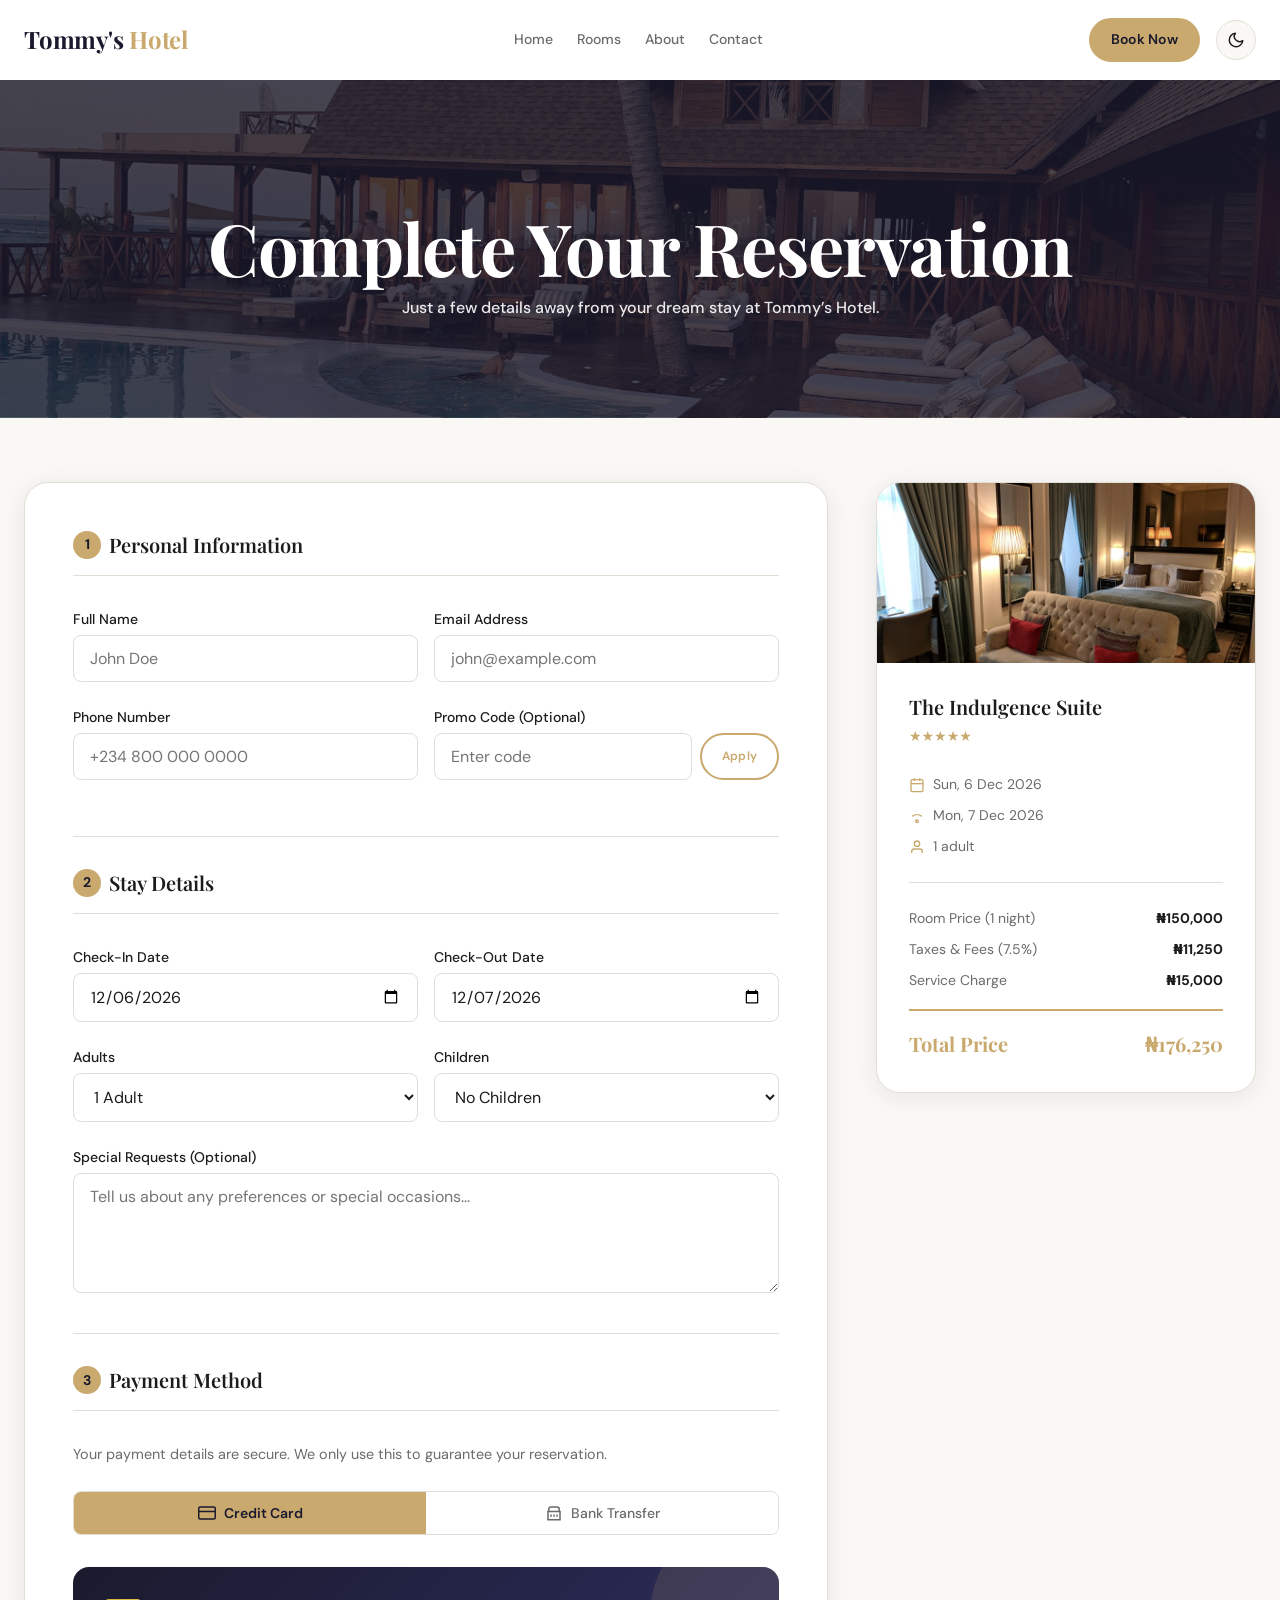
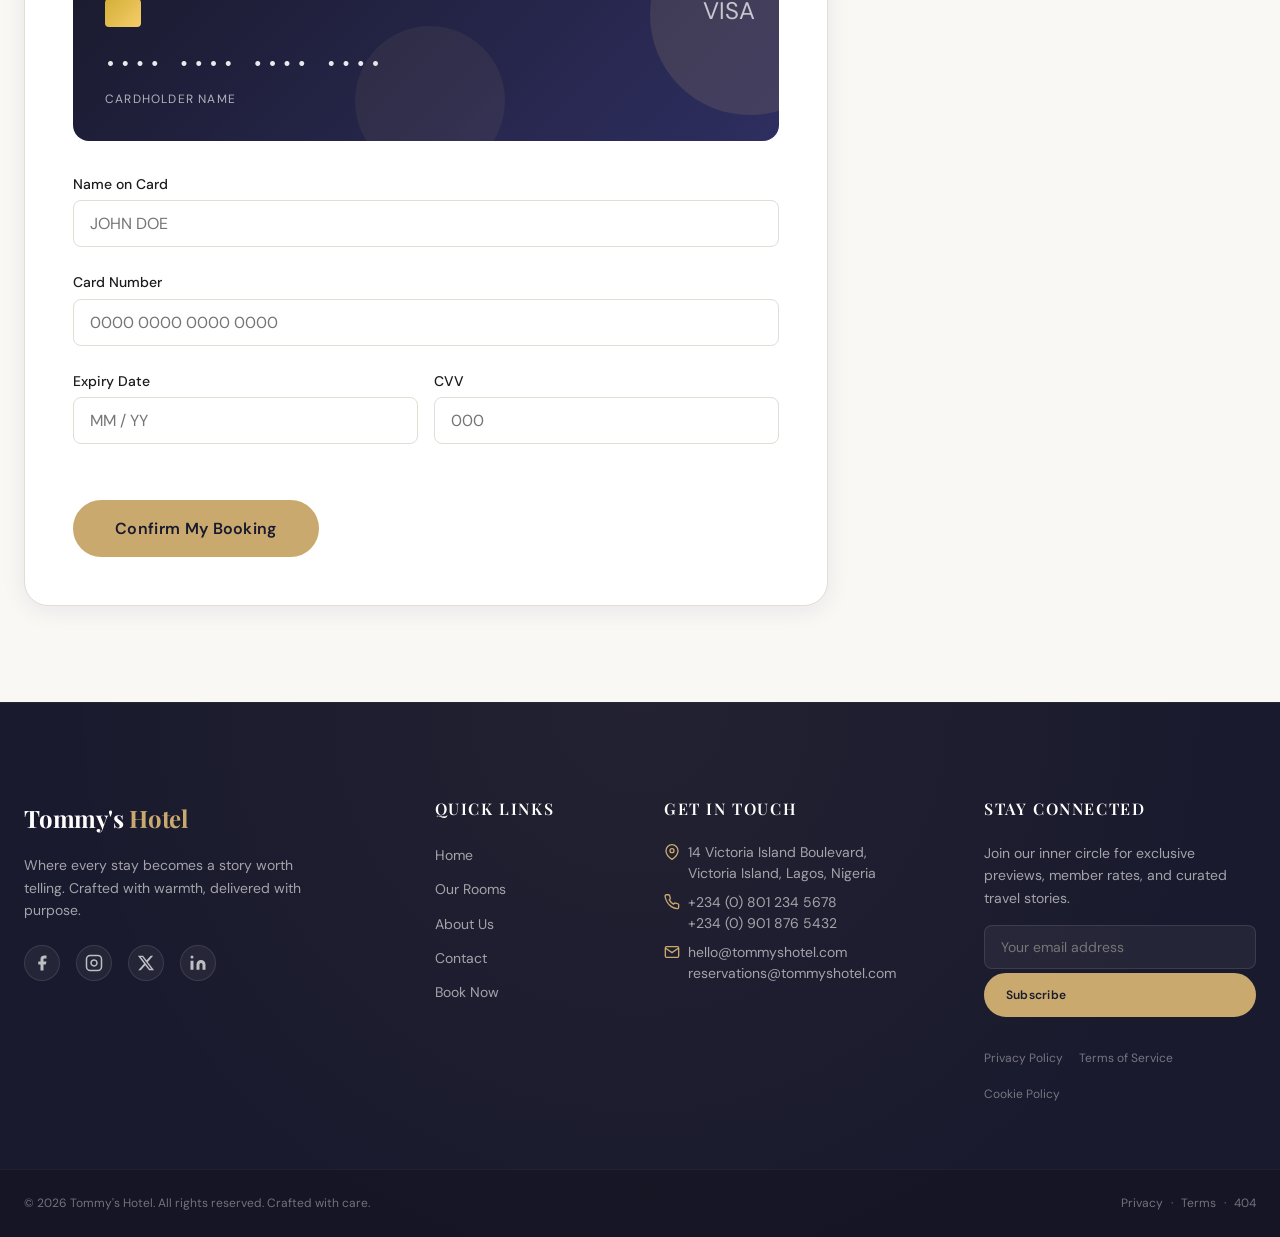
==== commit 6be40b76: "Finalize hotel booking website features and styles" ====
--- a/booking.html
+++ b/booking.html
@@ -265,8 +265,7 @@
             </div>
 
             <div class="success-modal-actions">
-                <button class="btn btn-outline" id="modal-view-bookings">View My Bookings</button>
-                <button class="btn btn-primary" id="modal-return-home">Return Home</button>
+                <button class="btn btn-primary btn-full" id="modal-return-home">Return Home</button>
             </div>
         </div>
     </div>
